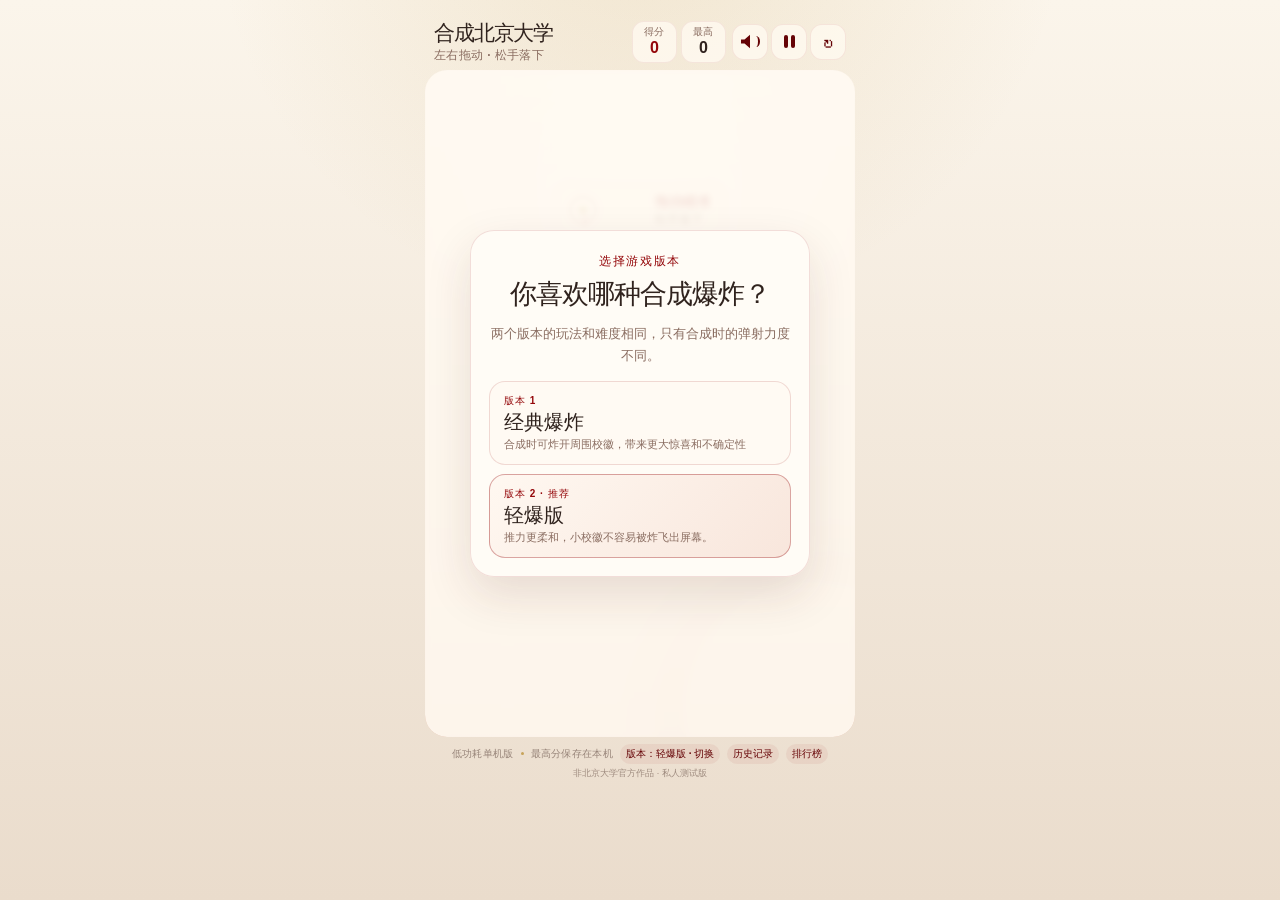
==== index.html @ 2c4e9b97 "Publish short path web build" ====
<!doctype html>
<html lang="zh-CN">
  <head>
    <meta charset="UTF-8" />
    <meta name="viewport" content="width=device-width, initial-scale=1, viewport-fit=cover" />
    <meta name="theme-color" content="#94070a" />
    <meta
      name="description"
      content="合成北京大学，一款轻量、低功耗的校徽合成小游戏。"
    />
    <title>合成北京大学</title>
    <link rel="icon" href="./assets/badges/pku.png" type="image/png" />
    <script type="module" crossorigin src="./assets/index-CzMem82U.js"></script>
    <link rel="stylesheet" crossorigin href="./assets/index-DOc0jkoI.css">
  </head>
  <body>
    <main class="app" id="app" data-game-status="loading">
      <header class="topbar">
        <div class="brand">
          <h1>合成北京大学</h1>
          <p>左右拖动 · 松手落下</p>
        </div>

        <div class="metrics" aria-label="游戏成绩">
          <div class="metric metric-score">
            <span>得分</span>
            <strong id="score" aria-live="polite">0</strong>
          </div>
          <div class="metric">
            <span>最高</span>
            <strong id="bestScore">0</strong>
          </div>
        </div>

        <div class="header-actions">
          <button class="icon-button" id="soundButton" type="button" aria-label="关闭声音" aria-pressed="true">
            <span class="sound-icon" id="soundIcon" aria-hidden="true"></span>
          </button>
          <button class="icon-button" id="pauseButton" type="button" aria-label="暂停游戏">
            <span class="pause-icon" aria-hidden="true"></span>
          </button>
          <button class="icon-button" id="restartButton" type="button" aria-label="重新开始">
            <span class="restart-icon" aria-hidden="true">↻</span>
          </button>
        </div>
      </header>

      <section class="board" id="board" aria-label="合成北京大学游戏区域">
        <canvas id="gameCanvas" width="400" height="620" aria-label="游戏画布"></canvas>

        <div class="gesture-hint" id="gestureHint" aria-hidden="true">
          <span class="gesture-line"></span>
          <strong>拖动瞄准</strong>
          <span>松手落下</span>
        </div>

        <div class="overlay" id="loadingOverlay" role="status" aria-live="polite">
          <div class="overlay-card loading-card">
            <div class="loading-seal" aria-hidden="true">北</div>
            <h2>正在加载校徽</h2>
            <p>马上开始合成</p>
          </div>
        </div>

        <div class="overlay version-overlay" id="versionOverlay" role="dialog" aria-modal="true" aria-labelledby="versionTitle" hidden>
          <div class="overlay-card version-card">
            <p class="eyebrow">选择游戏版本</p>
            <h2 id="versionTitle">你喜欢哪种合成爆炸？</h2>
            <p class="overlay-copy">两个版本的玩法和难度相同，只有合成时的弹射力度不同。</p>
            <div class="version-options">
              <button class="version-option" id="classicVersionButton" type="button">
                <span class="version-number">版本 1</span>
                <strong>经典爆炸</strong>
                <small>合成时可炸开周围校徽，带来更大惊喜和不确定性</small>
              </button>
              <button class="version-option is-recommended" id="softVersionButton" type="button">
                <span class="version-number">版本 2 · 推荐</span>
                <strong>轻爆版</strong>
                <small>推力更柔和，小校徽不容易飞出屏幕</small>
              </button>
            </div>
            <button class="secondary-button version-cancel" id="versionCancelButton" type="button" hidden>取消切换</button>
          </div>
        </div>

        <div class="overlay" id="pauseOverlay" role="dialog" aria-modal="true" aria-labelledby="pauseTitle" hidden>
          <div class="overlay-card">
            <p class="eyebrow">暂时离开一下</p>
            <h2 id="pauseTitle">游戏已暂停</h2>
            <p class="overlay-copy">继续后从原状态恢复，不补算后台时间。</p>
            <button class="primary-button" id="resumeButton" type="button">继续游戏</button>
          </div>
        </div>

        <div class="overlay" id="restartOverlay" role="dialog" aria-modal="true" aria-labelledby="restartTitle" hidden>
          <div class="overlay-card">
            <h2 id="restartTitle">重新开始？</h2>
            <p class="overlay-copy">当前进度和本局得分都会清空。</p>
            <div class="button-row">
              <button class="secondary-button" id="restartCancelButton" type="button">取消</button>
              <button class="primary-button" id="restartConfirmButton" type="button">重新开始</button>
            </div>
          </div>
        </div>

        <div class="overlay" id="gameOverOverlay" role="dialog" aria-modal="true" aria-labelledby="gameOverTitle" hidden>
          <div class="overlay-card result-card">
            <p class="eyebrow">本局结束</p>
            <h2 id="gameOverTitle">差一点就更大了</h2>
            <div class="result-badge" id="resultBadge">
              <span>最高等级</span>
              <img id="highestItemImage" alt="" />
            </div>
            <div class="result-score">
              <span>本局得分</span>
              <strong id="finalScore">0</strong>
            </div>
            <p class="new-record" id="newRecord" hidden>新纪录！</p>
            <button class="primary-button" id="againButton" type="button">再合一次</button>
          </div>
        </div>

        <div class="overlay history-overlay" id="historyOverlay" role="dialog" aria-modal="true" aria-labelledby="historyTitle" hidden>
          <div class="overlay-card history-card">
            <p class="eyebrow">本机记录</p>
            <h2 id="historyTitle">历史记录</h2>
            <p class="overlay-copy">两个版本分别统计，只记录每局打破最高分时的最终成绩。</p>
            <div class="history-summary">
              <div>
                <span>经典爆炸最高</span>
                <strong id="classicBestScore">0</strong>
              </div>
              <div>
                <span>轻爆版最高</span>
                <strong id="softBestScore">0</strong>
              </div>
            </div>
            <div class="history-list" id="historyList"></div>
            <button class="primary-button history-close-button" id="historyCloseButton" type="button">关闭</button>
          </div>
        </div>

        <div class="overlay leaderboard-overlay" id="leaderboardOverlay" role="dialog" aria-modal="true" aria-labelledby="leaderboardTitle" hidden>
          <div class="overlay-card leaderboard-card">
            <button class="leaderboard-top-close" id="leaderboardCloseButton" type="button" aria-label="关闭排行榜">×</button>
            <p class="eyebrow">私人内测</p>
            <h2 id="leaderboardTitle">排行榜</h2>

            <div id="leaderboardConsentView">
              <p class="overlay-copy leaderboard-intro">参与排行榜前，请确认以下最小匿名数据会被上传到新加坡服务器。</p>
              <ul class="privacy-list">
                <li>自填昵称、两个模式的最高分和成绩更新时间</li>
                <li>好友房名称、邀请关系和房间成员身份</li>
                <li>不会上传手机号、通讯录、定位或真实姓名</li>
              </ul>
              <label class="form-field">
                <span>排行榜昵称</span>
                <input id="leaderboardNicknameInput" maxlength="12" autocomplete="nickname" placeholder="合成玩家1234" />
              </label>
              <label class="check-field">
                <input id="leaderboardGlobalOptIn" type="checkbox" />
                <span>同意后加入自愿全局榜，可随时关闭</span>
              </label>
              <label class="check-field">
                <input id="leaderboardUploadBest" type="checkbox" checked />
                <span>将当前本机最高分作为初始成绩上传</span>
              </label>
              <p class="form-status" id="leaderboardConsentStatus" aria-live="polite"></p>
              <button class="primary-button" id="leaderboardConsentButton" type="button">同意并继续</button>
              <button class="secondary-button leaderboard-secondary-action" id="leaderboardDeclineButton" type="button">暂不参与</button>
              <details class="privacy-details">
                <summary>查看完整隐私说明</summary>
                <div>
                  <p>联网数据存储在新加坡区域。只有主动加入后才会上传昵称、双版本最高分、好友房关系和成绩校验数据。</p>
                  <p>不会上传手机号、邮箱、通讯录、定位或真实姓名。你可以随时关闭全局榜、退出好友房，或删除全部云端数据。</p>
                </div>
              </details>
            </div>

            <div id="leaderboardAppView" hidden>
              <div class="leaderboard-tabs" role="tablist" aria-label="排行榜分类">
                <button class="leaderboard-tab is-active" id="leaderboardGlobalTab" type="button">全局榜</button>
                <button class="leaderboard-tab" id="leaderboardRoomTab" type="button">好友房</button>
                <button class="leaderboard-tab" id="leaderboardMyTab" type="button">我的</button>
              </div>
              <div class="leaderboard-toolbar">
                <div class="mode-switch" aria-label="排行榜版本">
                  <button class="mode-choice is-active" id="leaderboardClassicMode" type="button">经典爆炸</button>
                  <button class="mode-choice" id="leaderboardSoftMode" type="button">轻爆版</button>
                </div>
                <button class="icon-button" id="leaderboardRefreshButton" type="button" aria-label="刷新排行榜">↻</button>
              </div>
              <p class="network-status" id="leaderboardStatus" aria-live="polite"></p>

              <section id="globalRankingPanel">
                <div class="leaderboard-list" id="globalLeaderboardList"></div>
              </section>

              <section id="roomRankingPanel" hidden>
                <div id="roomEmptyView">
                  <div class="room-create-card">
                    <label class="form-field">
                      <span>房名</span>
                      <input id="roomNameInput" maxlength="20" placeholder="例如：宿舍冲榜" />
                    </label>
                    <button class="primary-button" id="createRoomButton" type="button">创建好友房</button>
                  </div>
                  <div class="room-divider"><span>或使用邀请码</span></div>
                  <div class="join-room-row">
                    <input id="joinCodeInput" maxlength="8" autocapitalize="characters" placeholder="8 位邀请码" />
                    <button class="secondary-button" id="joinRoomButton" type="button">加入</button>
                  </div>
                </div>

                <div id="roomContentView" hidden>
                  <div class="room-heading">
                    <div>
                      <span>好友房</span>
                      <strong id="roomHeaderName">好友房</strong>
                    </div>
                    <button class="text-button" id="leaveRoomButton" type="button">退出</button>
                  </div>
                  <div class="invite-code-row">
                    <span>邀请码</span>
                    <strong id="roomInviteCode">--------</strong>
                    <button class="text-button" id="copyRoomCodeButton" type="button">复制</button>
                    <button class="text-button" id="shareRoomCodeButton" type="button">分享</button>
                  </div>
                  <div class="leaderboard-list" id="roomLeaderboardList"></div>
                  <div class="room-owner-actions" id="roomOwnerActions" hidden>
                    <button class="secondary-button" id="renameRoomButton" type="button">重命名</button>
                    <button class="secondary-button danger-button" id="dissolveRoomButton" type="button">解散好友房</button>
                  </div>
                </div>
              </section>

              <section id="myRankingPanel" hidden>
                <div class="profile-card">
                  <label class="form-field">
                    <span>昵称</span>
                    <input id="profileNicknameInput" maxlength="12" />
                  </label>
                  <button class="secondary-button" id="saveNicknameButton" type="button">保存昵称</button>
                  <label class="check-field">
                    <input id="profileGlobalOptIn" type="checkbox" />
                    <span>加入全局排行榜</span>
                  </label>
                </div>
                <div class="profile-card">
                  <p class="profile-title">匿名身份恢复码</p>
                  <p class="profile-note">恢复码只用于换设备找回匿名身份，不要公开分享。</p>
                  <code id="recoveryCodeDisplay">尚未生成</code>
                  <div class="button-row">
                    <button class="secondary-button" id="generateRecoveryCodeButton" type="button">生成恢复码</button>
                    <button class="secondary-button" id="copyRecoveryCodeButton" type="button">复制</button>
                  </div>
                  <label class="form-field recovery-field">
                    <span>使用恢复码</span>
                    <input id="redeemRecoveryCodeInput" maxlength="14" placeholder="XXXX-XXXX-XXXX" />
                  </label>
                  <button class="secondary-button" id="redeemRecoveryCodeButton" type="button">恢复匿名身份</button>
                </div>
                <button class="secondary-button danger-button" id="deleteCloudDataButton" type="button">退出排行并删除云端数据</button>
              </section>
            </div>
          </div>
        </div>
      </section>

      <footer class="app-footer">
        <span>低功耗单机版</span>
        <span class="footer-dot"></span>
        <span>最高分保存在本机</span>
        <button class="version-switch" id="versionSwitchButton" type="button">版本：轻爆版 · 切换</button>
        <button class="version-switch" id="historyButton" type="button">历史记录</button>
        <button class="version-switch" id="leaderboardButton" type="button">排行榜</button>
      </footer>
      <p class="unofficial-notice">非北京大学官方作品 · 私人测试版</p>
    </main>

  </body>
</html>
---- assets/index-DOc0jkoI.css ----
:root{color-scheme:light;font-family:ui-sans-serif,-apple-system,BlinkMacSystemFont,Segoe UI,Microsoft YaHei,sans-serif;font-synthesis:none;--pku-red: #94070a;--pku-red-deep: #650306;--pku-gold: #c7a35a;--paper: #fffaf1;--ink: #30231e;--muted: #8a6d61;-webkit-tap-highlight-color:transparent}*{box-sizing:border-box}[hidden]{display:none!important}html,body{min-height:100%;margin:0}html{overflow-x:hidden;background:#efe5d8}body{min-height:100svh;overflow-x:hidden;overscroll-behavior:none;color:var(--ink);background:radial-gradient(circle at 50% -12%,rgba(199,163,90,.2),transparent 36%),linear-gradient(180deg,#fbf5eb,#eadccc)}button,canvas{-webkit-user-select:none;user-select:none}button{margin:0;padding:0;border:0;font:inherit;color:inherit;background:none;-webkit-appearance:none;appearance:none}button,canvas{outline:none}button:focus-visible{box-shadow:0 0 0 3px #94070a33}.app{width:min(100vw,430px,calc((100svh - 82px) * .6451613));margin:0 auto;padding-top:env(safe-area-inset-top);display:grid;grid-template-rows:auto auto auto;align-content:start}.topbar{position:relative;z-index:4;min-height:58px;padding:7px 9px 6px;display:grid;grid-template-columns:minmax(0,1fr) auto auto;align-items:center;gap:6px}.brand{min-width:0}.brand h1{margin:0;overflow:hidden;font-family:Songti SC,STSong,serif;font-size:21px;font-weight:800;letter-spacing:-.055em;line-height:1.05;text-overflow:ellipsis;white-space:nowrap}.brand p{margin:4px 0 0;overflow:hidden;color:var(--muted);font-size:12px;font-weight:700;letter-spacing:.03em;line-height:1;text-overflow:ellipsis;white-space:nowrap}.metrics{display:flex;gap:4px}.metric{min-width:45px;height:42px;padding:4px 5px;border:1px solid rgba(148,7,10,.07);border-radius:12px;display:flex;flex-direction:column;align-items:center;justify-content:center;text-align:center;background:#fffaf1c7}.metric span{color:var(--muted);font-size:10px;font-weight:800;letter-spacing:.08em;line-height:1}.metric strong{margin-top:3px;font-size:16px;font-variant-numeric:tabular-nums;font-weight:800;line-height:1}.metric-score strong{color:var(--pku-red)}.header-actions{display:flex;gap:3px}.icon-button{width:36px;height:36px;border:1px solid rgba(148,7,10,.08);border-radius:12px;display:grid;place-items:center;cursor:pointer;color:var(--pku-red-deep);background:#fffaf1cc;transition:transform .1s ease,background-color .1s ease}.icon-button:active,.primary-button:active,.secondary-button:active{transform:translateY(1px) scale(.985)}.pause-icon{position:relative;width:13px;height:15px}.pause-icon:before,.pause-icon:after{position:absolute;top:1px;width:4px;height:13px;border-radius:2px;background:currentColor;content:""}.pause-icon:before{left:1px}.pause-icon:after{right:1px}.restart-icon{font-size:21px;font-weight:500;line-height:1}.sound-icon{position:relative;width:19px;height:17px;display:block}.sound-icon:before{position:absolute;top:1px;left:0;width:13px;height:15px;background:currentColor;clip-path:polygon(0 36%,31% 36%,73% 5%,73% 95%,31% 64%,0 64%);content:""}.sound-icon:after{position:absolute;top:3px;right:0;width:6px;height:11px;border-right:2px solid currentColor;border-radius:0 50% 50% 0;content:""}.sound-icon.is-muted:after{top:8px;right:-1px;width:20px;height:2px;border:0;border-radius:999px;background:currentColor;transform:rotate(-45deg)}.board{position:relative;width:100%;aspect-ratio:20 / 31;overflow:hidden;isolation:isolate;background:radial-gradient(circle at 50% 24%,rgba(255,255,255,.92),transparent 39%),linear-gradient(180deg,#fffaf1,#f6e7d4 63%,#efd8c7);box-shadow:inset 0 0 0 1px #94070a12}.board:before,.board:after{position:absolute;z-index:0;pointer-events:none;content:""}.board:before{inset:0;opacity:.34;background-image:linear-gradient(rgba(148,7,10,.025) 1px,transparent 1px),linear-gradient(90deg,rgba(148,7,10,.025) 1px,transparent 1px);background-size:32px 32px}.board:after{right:-90px;bottom:-105px;width:260px;height:260px;border:1px solid rgba(148,7,10,.08);border-radius:50%;box-shadow:0 0 0 28px #94070a06,0 0 0 58px #94070a05}#gameCanvas{position:absolute;z-index:1;inset:0;width:100%;height:100%;display:block;touch-action:none;cursor:crosshair}.gesture-hint{position:absolute;z-index:3;top:112px;left:50%;width:170px;padding:10px 13px;border:1px solid rgba(148,7,10,.1);border-radius:16px;display:grid;grid-template-columns:1fr auto;gap:2px 10px;color:var(--muted);font-size:12px;line-height:1.2;background:#fffaf1e0;transform:translate(-50%);transition:opacity .18s ease,transform .18s ease;pointer-events:none}.gesture-hint strong{color:var(--pku-red);font-size:14px}.gesture-hint.is-hidden{opacity:0;transform:translate(-50%,-6px)}.gesture-line{grid-row:1 / span 2;width:28px;height:28px;border:2px solid rgba(148,7,10,.26);border-radius:50%;align-self:center}.gesture-line:before,.gesture-line:after{position:absolute;content:""}.gesture-line:before{width:6px;height:6px;margin:9px 0 0 9px;border-radius:50%;background:var(--pku-gold)}.gesture-line:after{width:2px;height:12px;margin:16px 0 0 13px;border-radius:2px;background:#94070a52}.overlay{position:absolute;z-index:10;inset:0;padding:22px;display:grid;place-items:center;background:#fffaf1db;backdrop-filter:blur(3px)}.version-overlay{z-index:20}.history-overlay{z-index:15}.leaderboard-overlay{z-index:16}.overlay-card{width:100%;max-width:316px;padding:25px 22px 22px;border:1px solid rgba(148,7,10,.12);border-radius:24px;text-align:center;background:#fffcf6f7;box-shadow:0 18px 46px #50271821}.version-card{max-width:340px;padding:22px 18px 18px}.version-card .overlay-copy{margin-bottom:15px;font-size:13px}.version-options{display:grid;gap:9px}.version-option{min-height:82px;padding:12px 14px;border:1px solid rgba(148,7,10,.14);border-radius:16px;display:grid;gap:3px;cursor:pointer;text-align:left;color:var(--ink);background:#fffaf3;transition:transform .1s ease,border-color .1s ease,background-color .1s ease}.version-option.is-recommended{border-color:#94070a57;background:linear-gradient(135deg,#fff8f1,#f8e6dc)}.version-option:active{transform:translateY(1px) scale(.99)}.version-number{color:var(--pku-red);font-size:10px;font-weight:900;letter-spacing:.1em}.version-option strong{font-family:Songti SC,STSong,serif;font-size:20px;line-height:1.15}.version-option small{color:var(--muted);font-size:11px;line-height:1.35}.version-cancel{margin-top:12px}.history-card{max-width:340px}.history-card .overlay-copy{margin-top:9px;margin-bottom:14px;font-size:12px}.history-summary{display:grid;grid-template-columns:1fr 1fr;gap:8px;margin-bottom:11px}.history-summary>div{padding:10px 8px;border-radius:13px;display:grid;gap:4px;text-align:left;background:#f5ecdf}.history-summary span{color:var(--muted);font-size:10px;font-weight:800}.history-summary strong{color:var(--pku-red);font-size:20px;font-variant-numeric:tabular-nums}.history-list{max-height:238px;margin-bottom:13px;padding-right:3px;overflow-y:auto;overscroll-behavior:contain}.history-empty{padding:24px 8px;color:var(--muted);font-size:13px;text-align:center}.history-entry{min-height:48px;padding:8px 10px;border-bottom:1px solid rgba(148,7,10,.08);display:grid;grid-template-columns:minmax(0,1fr) auto;grid-template-rows:auto auto;gap:1px 8px;align-items:center;text-align:left}.history-entry:last-child{border-bottom:0}.history-entry .history-mode{color:var(--muted);font-size:11px;font-weight:800}.history-entry .history-time{grid-column:1;color:#5a42388c;font-size:10px}.history-entry strong{grid-column:2;grid-row:1 / span 2;color:var(--pku-red);font-size:19px;font-variant-numeric:tabular-nums}.history-close-button{margin-top:0}.leaderboard-card{position:relative;max-width:350px;max-height:calc(100svh - 88px);padding:23px 18px 18px;overflow-y:auto;overscroll-behavior:contain}.leaderboard-top-close{position:absolute;top:11px;right:12px;width:32px;height:32px;border-radius:50%;cursor:pointer;color:var(--pku-red);font-size:23px;line-height:1;background:#94070a0f}.leaderboard-intro{margin-top:10px;margin-bottom:11px}.privacy-list{margin:0 0 13px;padding:10px 12px 10px 28px;border-radius:13px;color:var(--muted);font-size:11px;line-height:1.55;text-align:left;background:#f7efe4}.form-field{display:grid;gap:5px;margin-bottom:10px;text-align:left}.form-field>span,.profile-title{color:var(--muted);font-size:11px;font-weight:800}.form-field input,.join-room-row input{width:100%;min-height:40px;padding:0 11px;border:1px solid rgba(148,7,10,.14);border-radius:11px;color:var(--ink);font:inherit;font-size:13px;background:#fffdf8}.check-field{min-height:34px;display:flex;align-items:flex-start;gap:8px;color:var(--muted);font-size:11px;line-height:1.45;text-align:left}.check-field input{width:17px;height:17px;margin:0;accent-color:var(--pku-red)}.form-status,.network-status{min-height:17px;margin:4px 0 9px;color:var(--muted);font-size:11px;line-height:1.4}.form-status.is-error,.network-status.is-error{color:#b4232a}.leaderboard-secondary-action{margin-top:8px}.privacy-details{margin-top:11px;color:var(--muted);font-size:11px;text-align:left}.privacy-details summary{cursor:pointer;color:var(--pku-red);font-weight:800;text-align:center}.privacy-details>div{margin-top:8px;padding:10px;border-radius:11px;line-height:1.55;background:#f7efe4}.privacy-details p{margin:0 0 7px}.privacy-details p:last-child{margin-bottom:0}.leaderboard-tabs{margin:16px 0 10px;padding:3px;border-radius:12px;display:grid;grid-template-columns:repeat(3,1fr);background:#f2e8dc}.leaderboard-tab,.mode-choice{min-height:34px;border-radius:9px;cursor:pointer;color:var(--muted);font-size:11px;font-weight:800}.leaderboard-tab.is-active,.mode-choice.is-active{color:var(--pku-red);background:#fffdf8;box-shadow:0 2px 8px #4f271a14}.leaderboard-toolbar{display:flex;align-items:center;justify-content:space-between;gap:8px}.mode-switch{padding:3px;border-radius:11px;display:flex;gap:3px;background:#f2e8dc}.mode-choice{padding:0 9px}.leaderboard-list{min-height:120px;margin-top:5px}.leaderboard-row{min-height:49px;padding:8px 5px;border-bottom:1px solid rgba(148,7,10,.08);display:grid;grid-template-columns:34px minmax(0,1fr) auto auto;align-items:center;gap:7px;text-align:left}.leaderboard-row.is-current{border-radius:10px;background:#94070a0e}.leaderboard-rank{color:var(--muted);font-size:12px;font-weight:900;text-align:center}.leaderboard-player{min-width:0}.leaderboard-player strong{display:block;overflow:hidden;font-size:13px;text-overflow:ellipsis;white-space:nowrap}.leaderboard-player small{color:var(--muted);font-size:9px}.leaderboard-score{color:var(--pku-red);font-size:17px;font-variant-numeric:tabular-nums}.remove-member-button{width:25px;height:25px;border-radius:50%;cursor:pointer;color:#a33438;background:#94070a14}.room-create-card,.profile-card{margin-top:12px;padding:12px;border-radius:14px;background:#f7efe4}.room-divider{margin:15px 0;display:flex;align-items:center;gap:9px;color:var(--muted);font-size:10px}.room-divider:before,.room-divider:after{height:1px;flex:1;background:#94070a1a;content:""}.join-room-row{display:grid;grid-template-columns:1fr auto;gap:7px}.join-room-row button{width:auto;padding:0 14px}.room-heading{padding:13px 3px 8px;display:flex;align-items:center;justify-content:space-between;text-align:left}.room-heading>div{display:grid;gap:2px}.room-heading span,.invite-code-row>span{color:var(--muted);font-size:10px;font-weight:800}.room-heading strong{font-size:18px}.text-button{padding:5px 7px;cursor:pointer;color:var(--pku-red);font-size:11px;font-weight:800}.invite-code-row{margin-bottom:7px;padding:9px;border-radius:11px;display:grid;grid-template-columns:auto 1fr auto auto;align-items:center;gap:7px;background:#f7efe4}.invite-code-row strong{color:var(--pku-red);letter-spacing:.08em}.room-owner-actions{margin-top:12px;display:grid;grid-template-columns:1fr 1fr;gap:7px}.danger-button{color:#a32329;background:#94070a14}.profile-card{text-align:left}.profile-card+.profile-card{margin-top:9px}.profile-title{margin:0 0 4px}.profile-note{margin:0 0 8px;color:var(--muted);font-size:10px;line-height:1.45}.profile-card code{display:block;min-height:38px;margin-bottom:9px;padding:10px;border-radius:10px;color:var(--pku-red);font-family:ui-monospace,SFMono-Regular,Menlo,monospace;font-size:15px;font-weight:800;letter-spacing:.08em;text-align:center;background:#fffdf8}.recovery-field,.profile-card .check-field{margin-top:11px}.unofficial-notice{margin:0 0 5px;color:#5a423885;font-size:9px;text-align:center}.overlay h2{margin:0;font-family:Songti SC,STSong,serif;font-size:27px;letter-spacing:-.04em;line-height:1.25}.eyebrow{margin:0 0 8px;color:var(--pku-red);font-size:12px;font-weight:800;letter-spacing:.14em}.overlay-copy{margin:12px 0 21px;color:var(--muted);font-size:14px;line-height:1.65}.primary-button,.secondary-button{min-height:44px;border-radius:13px;cursor:pointer;font-size:14px;font-weight:800;transition:transform .1s ease,filter .1s ease}.primary-button{width:100%;color:#fff;background:linear-gradient(135deg,var(--pku-red) 0%,#b32326 100%);box-shadow:0 7px 16px #94070a2e}.secondary-button{width:100%;color:var(--pku-red-deep);background:#f4eadc}.button-row{display:grid;grid-template-columns:1fr 1fr;gap:9px}.loading-card p{margin:10px 0 0;color:var(--muted);font-size:13px}.loading-seal{width:62px;height:62px;margin:0 auto 15px;border:3px double rgba(255,255,255,.68);border-radius:50%;display:grid;place-items:center;color:#fff;font-family:Songti SC,STSong,serif;font-size:31px;font-weight:800;background:var(--pku-red);box-shadow:0 8px 20px #94070a33}.result-card{padding-top:22px}.result-badge{width:130px;margin:18px auto 13px;display:grid;justify-items:center;gap:7px;color:var(--muted);font-size:11px;font-weight:800;letter-spacing:.08em}.result-badge img{width:82px;height:82px;object-fit:contain}.result-score{margin-bottom:15px;padding:11px;border-radius:14px;display:flex;align-items:center;justify-content:space-between;color:var(--muted);font-size:12px;font-weight:800;background:#f5ecdf}.result-score strong{color:var(--pku-red);font-size:22px;font-variant-numeric:tabular-nums}.new-record{margin:-4px 0 13px;color:#aa782b;font-size:13px;font-weight:900}.app-footer{min-height:24px;padding:7px 8px 3px;display:flex;flex-wrap:wrap;align-items:center;justify-content:center;gap:7px;color:#5a423894;font-size:10px;font-weight:700;letter-spacing:.03em}.version-switch{padding:3px 6px;border-radius:999px;cursor:pointer;color:var(--pku-red-deep);font-size:10px;font-weight:800;background:#94070a0f}.footer-dot{width:3px;height:3px;border-radius:50%;background:var(--pku-gold)}.metric-score strong.is-popping{animation:score-pop .18s ease-out}@keyframes score-pop{0%{transform:scale(1)}45%{color:var(--pku-gold);transform:scale(1.2)}to{transform:scale(1)}}@media(min-width:520px){.board{border-radius:22px}.app{margin-top:12px;margin-bottom:12px}}@media(max-width:360px){.brand p{display:none}.brand h1{font-size:19px}.metric{min-width:41px}.icon-button{width:33px}}@media(max-height:700px){.app{width:min(100vw,430px,calc((100svh - 74px) * .6451613))}.topbar{min-height:52px;padding-top:4px;padding-bottom:4px}.app-footer{min-height:20px;padding-top:4px;padding-bottom:2px}.unofficial-notice{display:none}}@media(prefers-reduced-motion:reduce){*,*:before,*:after{scroll-behavior:auto!important;animation-duration:.01ms!important;animation-iteration-count:1!important;transition-duration:.01ms!important}}
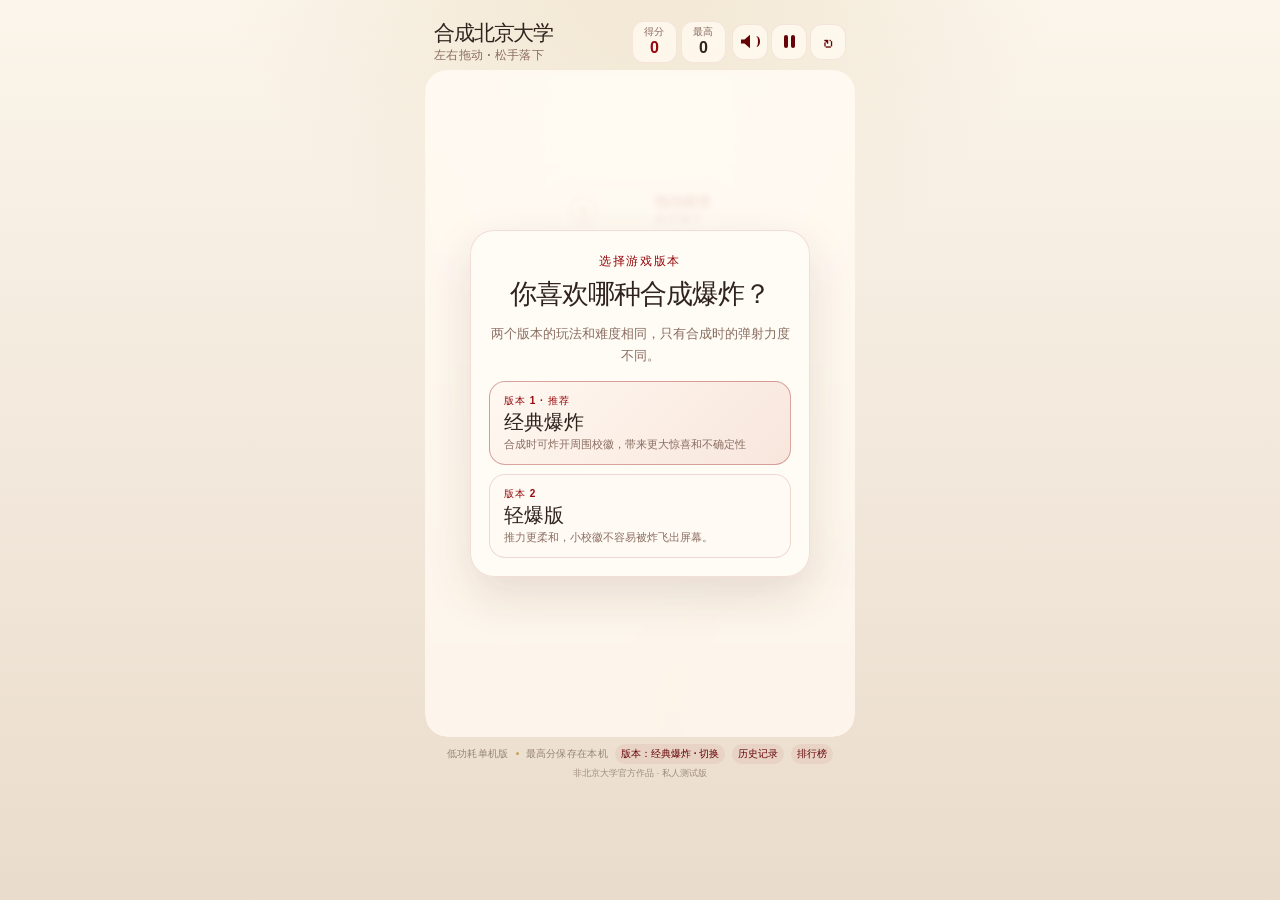
==== commit 7f2e06f2: "Default to classic explosion mode" ====
--- a/index.html
+++ b/index.html
@@ -10,7 +10,7 @@
     />
     <title>合成北京大学</title>
     <link rel="icon" href="./assets/badges/pku.png" type="image/png" />
-    <script type="module" crossorigin src="./assets/index-CzMem82U.js"></script>
+    <script type="module" crossorigin src="./assets/index-_DOlKiVZ.js"></script>
     <link rel="stylesheet" crossorigin href="./assets/index-DOc0jkoI.css">
   </head>
   <body>
@@ -68,13 +68,13 @@
             <h2 id="versionTitle">你喜欢哪种合成爆炸？</h2>
             <p class="overlay-copy">两个版本的玩法和难度相同，只有合成时的弹射力度不同。</p>
             <div class="version-options">
-              <button class="version-option" id="classicVersionButton" type="button">
-                <span class="version-number">版本 1</span>
+              <button class="version-option is-recommended" id="classicVersionButton" type="button">
+                <span class="version-number">版本 1 · 推荐</span>
                 <strong>经典爆炸</strong>
                 <small>合成时可炸开周围校徽，带来更大惊喜和不确定性</small>
               </button>
-              <button class="version-option is-recommended" id="softVersionButton" type="button">
-                <span class="version-number">版本 2 · 推荐</span>
+              <button class="version-option" id="softVersionButton" type="button">
+                <span class="version-number">版本 2</span>
                 <strong>轻爆版</strong>
                 <small>推力更柔和，小校徽不容易飞出屏幕</small>
               </button>
